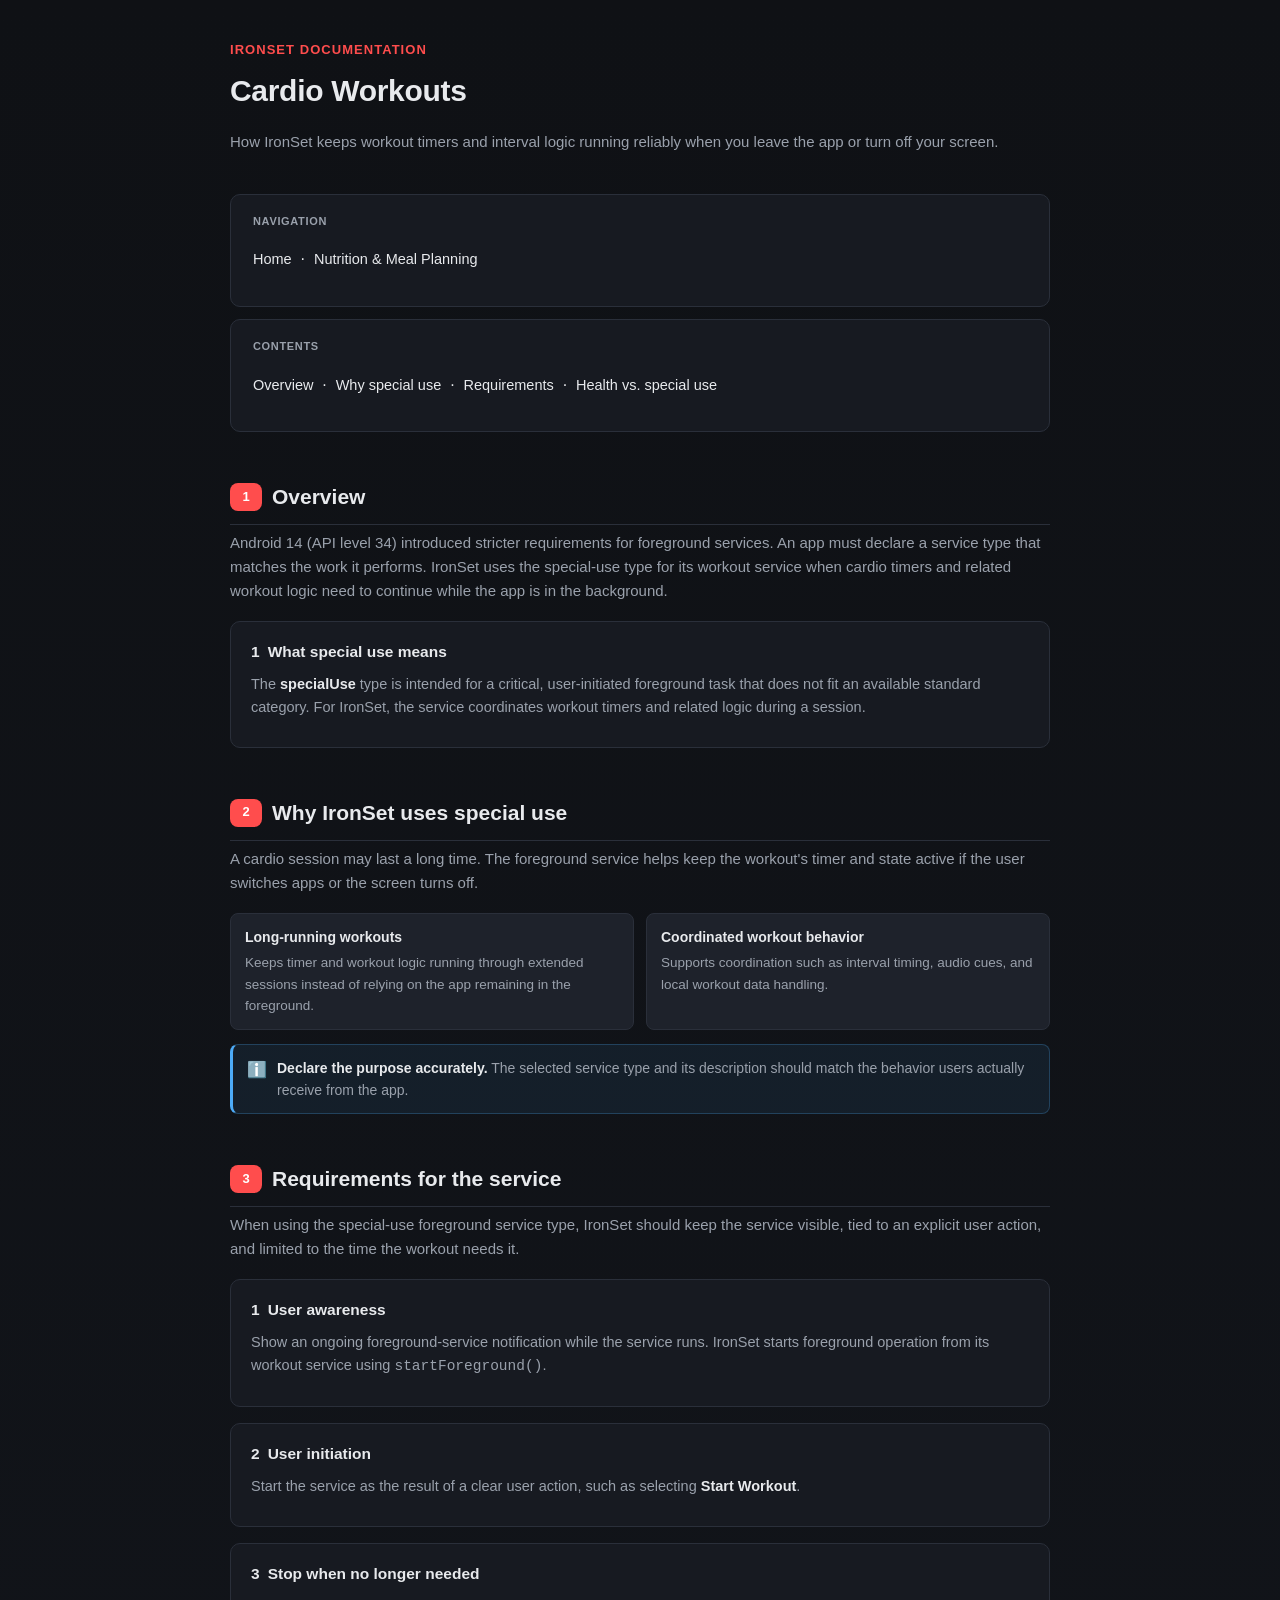
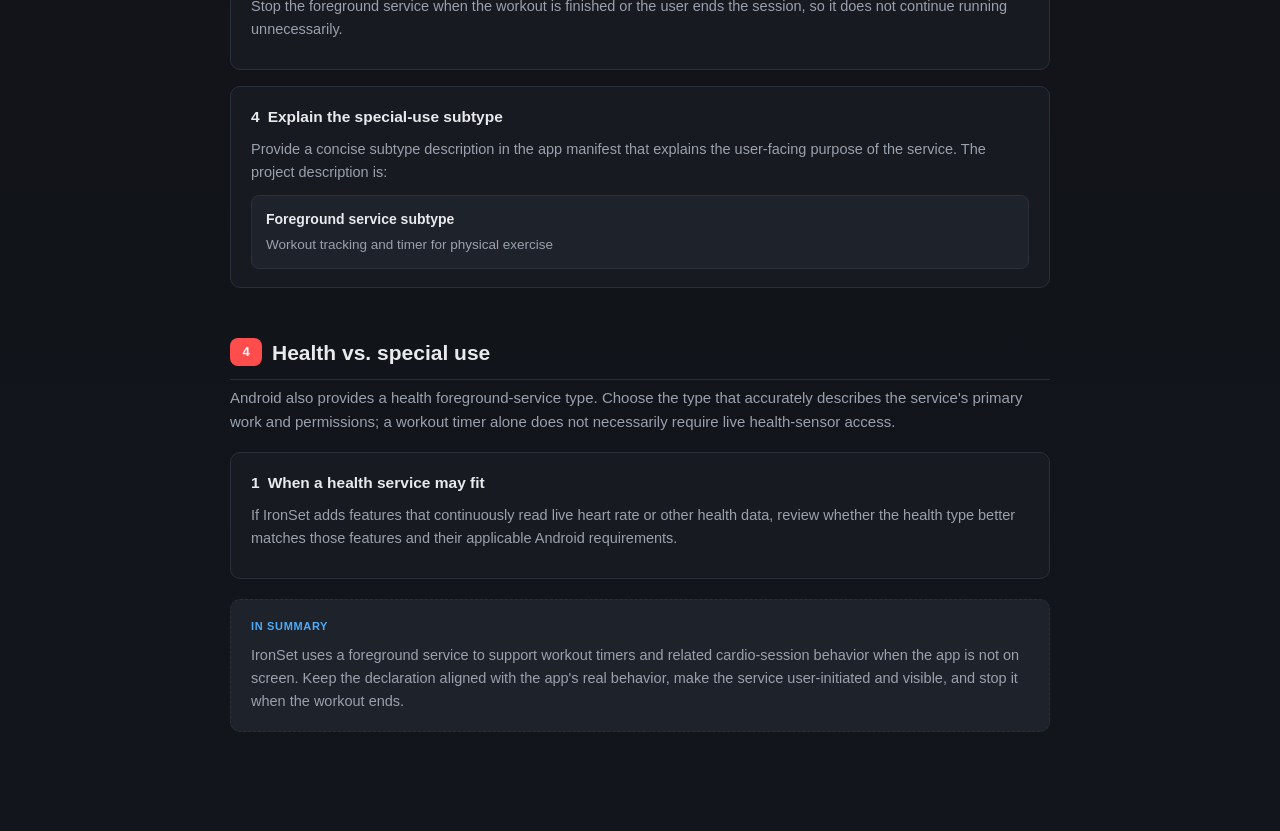
==== cardio.html @ 4f7e2ffb "cardiro page added" ====
<!doctype html>
<html lang="en">
    <head>
        <meta charset="UTF-8" />
        <meta name="viewport" content="width=device-width, initial-scale=1.0" />
        <meta
            name="description"
            content="How IronSet keeps cardio workout timers running with Android foreground services."
        />
        <title>Cardio Workouts — IronSet Manual</title>
        <link rel="stylesheet" href="styles.css" />
    </head>
    <body>
        <main class="container">
            <div class="eyebrow">IronSet Documentation</div>
            <h1>Cardio Workouts</h1>
            <p class="subtitle">
                How IronSet keeps workout timers and interval logic running
                reliably when you leave the app or turn off your screen.
            </p>

            <nav class="toc" aria-label="Page navigation">
                <span class="tag">Navigation</span>
                <p>
                    <a href="index.html">Home</a>
                    &nbsp;·&nbsp;
                    <a href="energy.html">Nutrition &amp; Meal Planning</a>
                </p>
            </nav>

            <nav class="toc" aria-label="Contents">
                <span class="tag">Contents</span>
                <p>
                    <a href="#overview">Overview</a>
                    &nbsp;·&nbsp;
                    <a href="#why-special-use">Why special use</a>
                    &nbsp;·&nbsp;
                    <a href="#requirements">Requirements</a>
                    &nbsp;·&nbsp;
                    <a href="#health-comparison">Health vs. special use</a>
                </p>
            </nav>

            <h2 id="overview"><span class="num">1</span> Overview</h2>
            <p class="section-desc">
                Android 14 (API level 34) introduced stricter requirements for
                foreground services. An app must declare a service type that
                matches the work it performs. IronSet uses the special-use type
                for its workout service when cardio timers and related workout
                logic need to continue while the app is in the background.
            </p>

            <div class="card">
                <h4><span class="idx">1</span> What special use means</h4>
                <p class="desc">
                    The <span class="label-strong">specialUse</span> type is
                    intended for a critical, user-initiated foreground task that
                    does not fit an available standard category. For IronSet,
                    the service coordinates workout timers and related logic
                    during a session.
                </p>
            </div>

            <h2 id="why-special-use">
                <span class="num">2</span> Why IronSet uses special use
            </h2>
            <p class="section-desc">
                A cardio session may last a long time. The foreground service
                helps keep the workout's timer and state active if the user
                switches apps or the screen turns off.
            </p>

            <div class="grid-2">
                <div class="metric-box">
                    <div class="metric-name">Long-running workouts</div>
                    <div class="metric-desc">
                        Keeps timer and workout logic running through extended
                        sessions instead of relying on the app remaining in the
                        foreground.
                    </div>
                </div>
                <div class="metric-box">
                    <div class="metric-name">Coordinated workout behavior</div>
                    <div class="metric-desc">
                        Supports coordination such as interval timing, audio
                        cues, and local workout data handling.
                    </div>
                </div>
            </div>

            <div class="callout">
                <span class="icon" aria-hidden="true">ℹ️</span>
                <div>
                    <strong>Declare the purpose accurately.</strong> The
                    selected service type and its description should match the
                    behavior users actually receive from the app.
                </div>
            </div>

            <h2 id="requirements">
                <span class="num">3</span> Requirements for the service
            </h2>
            <p class="section-desc">
                When using the special-use foreground service type, IronSet
                should keep the service visible, tied to an explicit user
                action, and limited to the time the workout needs it.
            </p>

            <div class="card">
                <h4><span class="idx">1</span> User awareness</h4>
                <p class="desc">
                    Show an ongoing foreground-service notification while the
                    service runs. IronSet starts foreground operation from its
                    workout service using <code>startForeground()</code>.
                </p>
            </div>

            <div class="card">
                <h4><span class="idx">2</span> User initiation</h4>
                <p class="desc">
                    Start the service as the result of a clear user action, such
                    as selecting
                    <span class="label-strong">Start Workout</span>.
                </p>
            </div>

            <div class="card">
                <h4><span class="idx">3</span> Stop when no longer needed</h4>
                <p class="desc">
                    Stop the foreground service when the workout is finished or
                    the user ends the session, so it does not continue running
                    unnecessarily.
                </p>
            </div>

            <div class="card">
                <h4>
                    <span class="idx">4</span> Explain the special-use subtype
                </h4>
                <p class="desc">
                    Provide a concise subtype description in the app manifest
                    that explains the user-facing purpose of the service. The
                    project description is:
                </p>
                <div class="metric-box">
                    <div class="metric-name">Foreground service subtype</div>
                    <div class="metric-desc">
                        Workout tracking and timer for physical exercise
                    </div>
                </div>
            </div>

            <h2 id="health-comparison">
                <span class="num">4</span> Health vs. special use
            </h2>
            <p class="section-desc">
                Android also provides a health foreground-service type. Choose
                the type that accurately describes the service's primary work
                and permissions; a workout timer alone does not necessarily
                require live health-sensor access.
            </p>

            <div class="card">
                <h4>
                    <span class="idx">1</span> When a health service may fit
                </h4>
                <p class="desc">
                    If IronSet adds features that continuously read live heart
                    rate or other health data, review whether the health type
                    better matches those features and their applicable Android
                    requirements.
                </p>
            </div>

            <div class="summary-box">
                <span class="tag">In Summary</span>
                <p>
                    IronSet uses a foreground service to support workout timers
                    and related cardio-session behavior when the app is not on
                    screen. Keep the declaration aligned with the app's real
                    behavior, make the service user-initiated and visible, and
                    stop it when the workout ends.
                </p>
            </div>
        </main>
    </body>
</html>
---- styles.css ----
:root {
    --bg: #0f1115;
    --panel: #171a21;
    --panel-alt: #1e222b;
    --border: #2a2f3a;
    --text: #e8eaed;
    --text-dim: #9aa1ac;
    --accent: #ff4d4d;
    --accent-2: #ffcc00;
    --accent-3: #4dabf7;
    --green: #4caf50;
    --purple: #c77dff;
    --orange: #ff9f43;
    --radius: 10px;
}

* {
    box-sizing: border-box;
}

body {
    margin: 0;
    background: linear-gradient(180deg, #0f1115 0%, #12151b 100%);
    color: var(--text);
    font-family:
        -apple-system, BlinkMacSystemFont, 'Segoe UI', Roboto, Helvetica, Arial,
        sans-serif;
    line-height: 1.6;
    padding: 40px 20px 80px;
}

.container {
    max-width: 820px;
    margin: 0 auto;
}

.eyebrow {
    color: var(--accent);
    font-weight: 700;
    letter-spacing: 0.08em;
    text-transform: uppercase;
    font-size: 13px;
    margin-bottom: 6px;
}

h1 {
    font-size: 30px;
    margin: 0 0 6px;
    letter-spacing: -0.01em;
}

.subtitle {
    color: var(--text-dim);
    font-size: 15px;
    margin-bottom: 40px;
}

h2 {
    font-size: 21px;
    margin: 48px 0 6px;
    padding-bottom: 10px;
    border-bottom: 1px solid var(--border);
    display: flex;
    align-items: center;
    gap: 10px;
}

h2 .num {
    display: inline-flex;
    align-items: center;
    justify-content: center;
    width: 32px;
    height: 28px;
    border-radius: 8px;
    background: var(--accent);
    color: #fff;
    font-size: 13px;
    font-weight: 700;
    flex-shrink: 0;
}

.section-desc {
    color: var(--text-dim);
    margin: 4px 0 18px;
    font-size: 15px;
}

.card {
    background: var(--panel);
    border: 1px solid var(--border);
    border-radius: var(--radius);
    padding: 18px 20px;
    margin-bottom: 16px;
}

.card h4 {
    margin: 0 0 8px;
    font-size: 15.5px;
    display: flex;
    align-items: center;
    gap: 8px;
    color: var(--text);
}

.card p.desc {
    color: var(--text-dim);
    font-size: 14.5px;
    margin: 0 0 10px;
}

ul {
    margin: 0;
    padding-left: 0;
    list-style: none;
}

ul.top-level > li {
    margin-bottom: 10px;
    padding-left: 22px;
    position: relative;
    font-size: 14.5px;
    color: var(--text-dim);
}
ul.top-level > li::before {
    content: '•';
    color: var(--accent);
    position: absolute;
    left: 4px;
    font-size: 18px;
    line-height: 1.4;
}

ul.nested {
    margin-top: 8px;
}
ul.nested > li {
    padding-left: 22px;
    position: relative;
    margin-bottom: 8px;
    color: var(--text-dim);
    font-size: 14px;
}
ul.nested > li::before {
    content: '○';
    color: var(--accent-3);
    position: absolute;
    left: 4px;
    font-size: 11px;
    top: 6px;
}

ol.numbered,
ol.lettered,
ol.roman {
    margin: 8px 0 0;
    padding-left: 0;
    list-style: none;
}
ol.numbered > li,
ol.lettered > li,
ol.roman > li {
    padding-left: 26px;
    position: relative;
    margin-bottom: 10px;
    color: var(--text-dim);
    font-size: 14px;
}
ol.numbered > li::before {
    content: counter(step-count) '.';
    color: var(--accent);
    font-weight: 700;
    position: absolute;
    left: 0;
    font-size: 13.5px;
}
ol.lettered > li::before {
    content: counter(letter-count, lower-alpha) '.';
    color: var(--accent-3);
    font-weight: 700;
    position: absolute;
    left: 0;
    font-size: 13px;
}
ol.roman > li::before {
    content: counter(roman-count, lower-roman) '.';
    color: var(--green);
    font-weight: 700;
    position: absolute;
    left: 8px;
    font-size: 12.5px;
}

.label-strong {
    color: var(--text);
    font-weight: 600;
}

.pill {
    display: inline-block;
    font-size: 11px;
    font-weight: 700;
    padding: 2px 9px;
    border-radius: 999px;
    text-transform: uppercase;
    letter-spacing: 0.03em;
    margin-left: 6px;
    vertical-align: middle;
}
.pill-green {
    background: rgba(76, 175, 80, 0.15);
    color: var(--green);
    border: 1px solid rgba(76, 175, 80, 0.35);
}
.pill-warmup {
    background: rgba(255, 204, 0, 0.15);
    color: var(--accent-2);
    border: 1px solid rgba(255, 204, 0, 0.35);
}
.pill-working {
    background: rgba(255, 77, 77, 0.15);
    color: var(--accent);
    border: 1px solid rgba(255, 77, 77, 0.35);
}
.pill-ai {
    background: rgba(199, 125, 255, 0.15);
    color: var(--purple);
    border: 1px solid rgba(199, 125, 255, 0.35);
}
.pill-ironset {
    background: rgba(255, 77, 77, 0.15);
    color: var(--accent);
    border: 1px solid rgba(255, 77, 77, 0.35);
}
.pill-decent {
    background: rgba(77, 171, 247, 0.15);
    color: var(--accent-3);
    border: 1px solid rgba(77, 171, 247, 0.35);
}

.grid-2,
.grid {
    display: grid;
    grid-template-columns: 1fr 1fr;
    gap: 12px;
    margin-top: 10px;
}
@media (max-width: 600px) {
    .grid-2,
    .grid {
        grid-template-columns: 1fr;
    }
}

.metric-box {
    background: var(--panel-alt);
    border: 1px solid var(--border);
    border-radius: 8px;
    padding: 12px 14px;
}
.metric-box .metric-name {
    font-weight: 600;
    font-size: 14px;
    margin-bottom: 4px;
    color: var(--text);
}
.metric-box .metric-desc {
    font-size: 13.5px;
    color: var(--text-dim);
}

.intensity-scale {
    display: flex;
    gap: 4px;
    margin-top: 10px;
    height: 10px;
    border-radius: 6px;
    overflow: hidden;
}
.intensity-scale div {
    flex: 1;
}

.callout {
    display: flex;
    gap: 10px;
    align-items: flex-start;
    background: rgba(77, 171, 247, 0.08);
    border: 1px solid rgba(77, 171, 247, 0.25);
    border-left: 3px solid var(--accent-3);
    border-radius: 8px;
    padding: 12px 14px;
    font-size: 14px;
    color: var(--text-dim);
    margin-top: 14px;
}
.callout.privacy {
    background: rgba(76, 175, 80, 0.08);
    border-color: rgba(76, 175, 80, 0.3);
    border-left-color: var(--green);
}
.callout.warn {
    background: rgba(255, 204, 0, 0.08);
    border-color: rgba(255, 204, 0, 0.3);
    border-left-color: var(--accent-2);
}
.callout .icon {
    font-size: 16px;
    flex-shrink: 0;
}
.callout strong {
    color: var(--text);
}

.week-nav {
    display: flex;
    align-items: center;
    justify-content: center;
    gap: 14px;
    background: var(--panel-alt);
    border: 1px solid var(--border);
    border-radius: 8px;
    padding: 10px 16px;
    margin: 14px 0;
    font-size: 14px;
    color: var(--text-dim);
}
.week-nav .arrow {
    color: var(--accent-3);
    font-weight: 700;
    font-size: 15px;
}
.week-nav .label {
    color: var(--text);
    font-weight: 600;
}

.chip-row {
    display: flex;
    gap: 8px;
    flex-wrap: wrap;
    margin-top: 12px;
}
.chart-chip {
    background: var(--panel-alt);
    border: 1px solid var(--border);
    border-radius: 999px;
    padding: 5px 12px;
    font-size: 13px;
    color: var(--text-dim);
}
.chart-chip.active {
    border-color: var(--accent-3);
    color: var(--accent-3);
}

.mini-chart {
    display: flex;
    align-items: flex-end;
    gap: 6px;
    height: 70px;
    margin-top: 14px;
    padding: 0 4px;
}
.mini-chart .bar {
    flex: 1;
    background: linear-gradient(
        180deg,
        var(--accent-3),
        rgba(77, 171, 247, 0.25)
    );
    border-radius: 4px 4px 0 0;
}

.device-toggle {
    display: flex;
    align-items: center;
    gap: 10px;
    background: var(--panel-alt);
    border: 1px solid var(--border);
    border-radius: 8px;
    padding: 10px 14px;
    margin-top: 12px;
    font-size: 14px;
    color: var(--text);
}
.device-toggle .dot {
    width: 9px;
    height: 9px;
    border-radius: 50%;
    background: var(--green);
    flex-shrink: 0;
}
.device-toggle .status {
    color: var(--green);
    font-weight: 700;
    font-size: 12px;
    text-transform: uppercase;
    margin-left: auto;
}

.summary-box {
    background: var(--panel-alt);
    border: 1px dashed var(--border);
    border-radius: var(--radius);
    padding: 18px 20px;
    margin: 20px 0;
}
.summary-box .tag {
    font-size: 11px;
    font-weight: 700;
    text-transform: uppercase;
    letter-spacing: 0.06em;
    color: var(--accent-3);
    margin-bottom: 8px;
    display: block;
}
.summary-box p {
    margin: 0;
    color: var(--text-dim);
    font-size: 14.5px;
}

.screen-placeholder {
    border: 1px dashed var(--border);
    border-radius: 8px;
    padding: 10px 14px;
    font-size: 12.5px;
    color: var(--text-dim);
    text-align: center;
    margin: 14px 0;
    background: var(--panel-alt);
}

.toc {
    background: var(--panel);
    border: 1px solid var(--border);
    border-radius: var(--radius);
    padding: 18px 22px;
    margin-bottom: 12px;
}
.toc .tag {
    font-size: 11px;
    font-weight: 700;
    text-transform: uppercase;
    letter-spacing: 0.06em;
    color: var(--text-dim);
    margin-bottom: 10px;
    display: block;
}
.toc a {
    color: var(--text);
    text-decoration: none;
    font-size: 14.5px;
}
.toc a:hover {
    color: var(--accent-3);
}
.toc ol {
    margin: 0;
    padding-left: 0;
    list-style: none;
    counter-reset: toc-count;
}
.toc > ol > li::before {
    content: counter(toc-count) '. ';
    color: var(--accent);
    font-weight: 700;
}
.toc ul.sub-toc {
    margin: 4px 0 4px 18px;
    padding: 0;
}
.toc ul.sub-toc li::before {
    content: '– ';
    color: var(--text-dim);
}
.toc ul.sub-toc a {
    color: var(--text-dim);
    font-size: 13.5px;
}

.divider {
    text-align: center;
    color: var(--border);
    font-size: 13px;
    margin: 50px 0 -20px;
    letter-spacing: 0.4em;
}

/* small helpers used across pages */
.pill-ironset {
    background: rgba(255, 77, 77, 0.15);
    color: var(--accent);
    border: 1px solid rgba(255, 77, 77, 0.35);
}
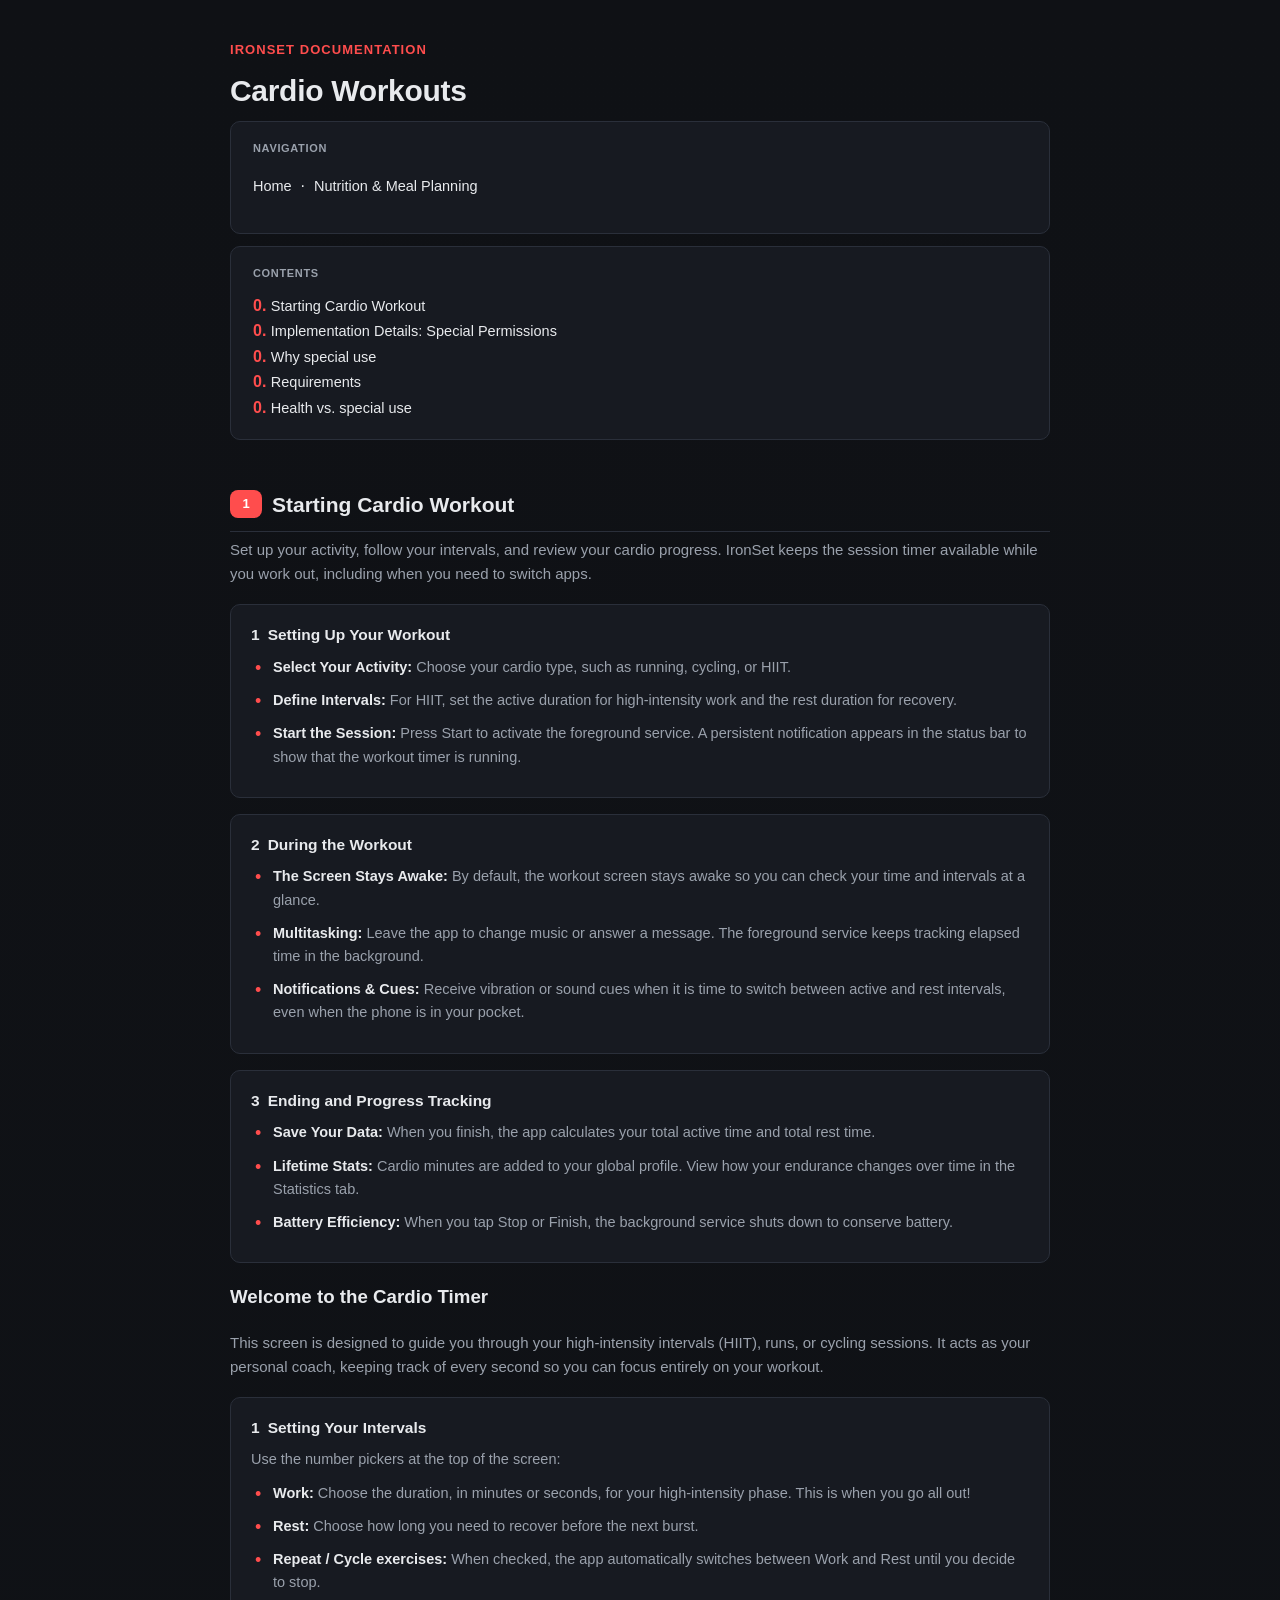
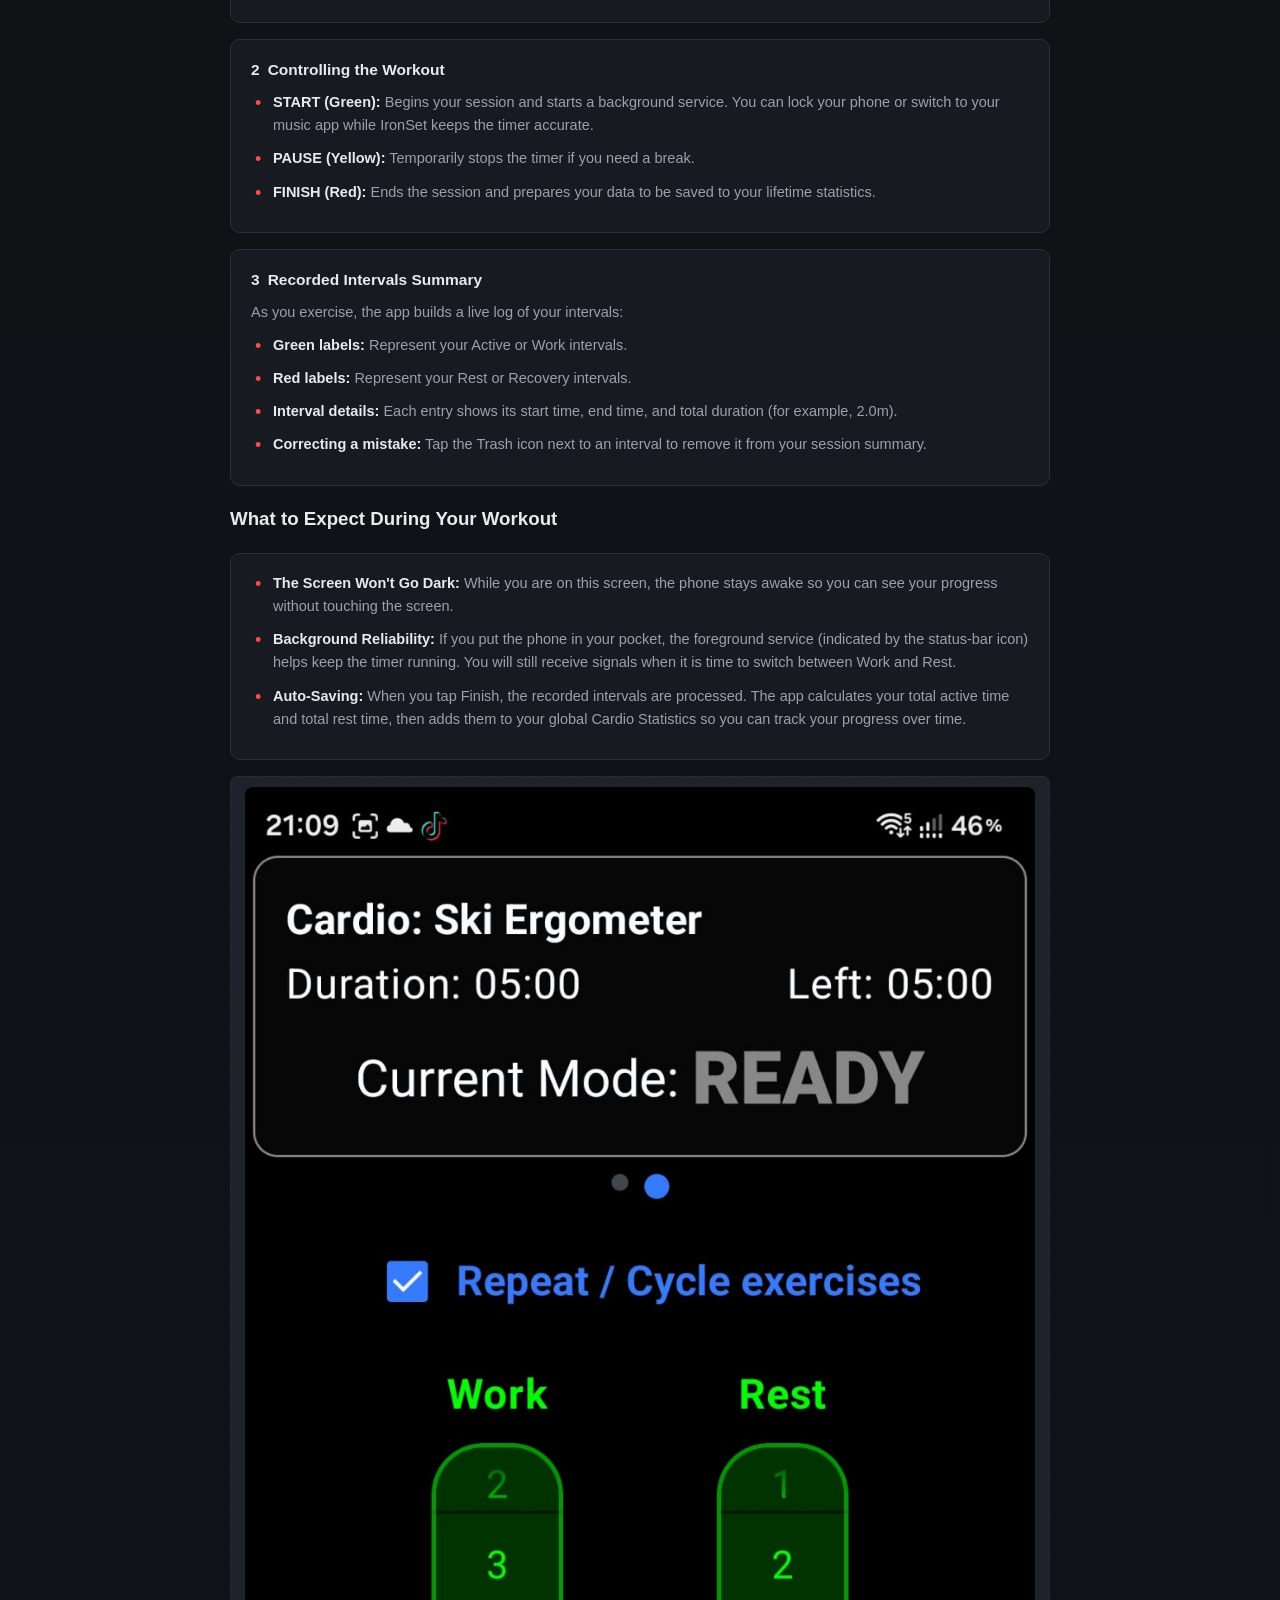
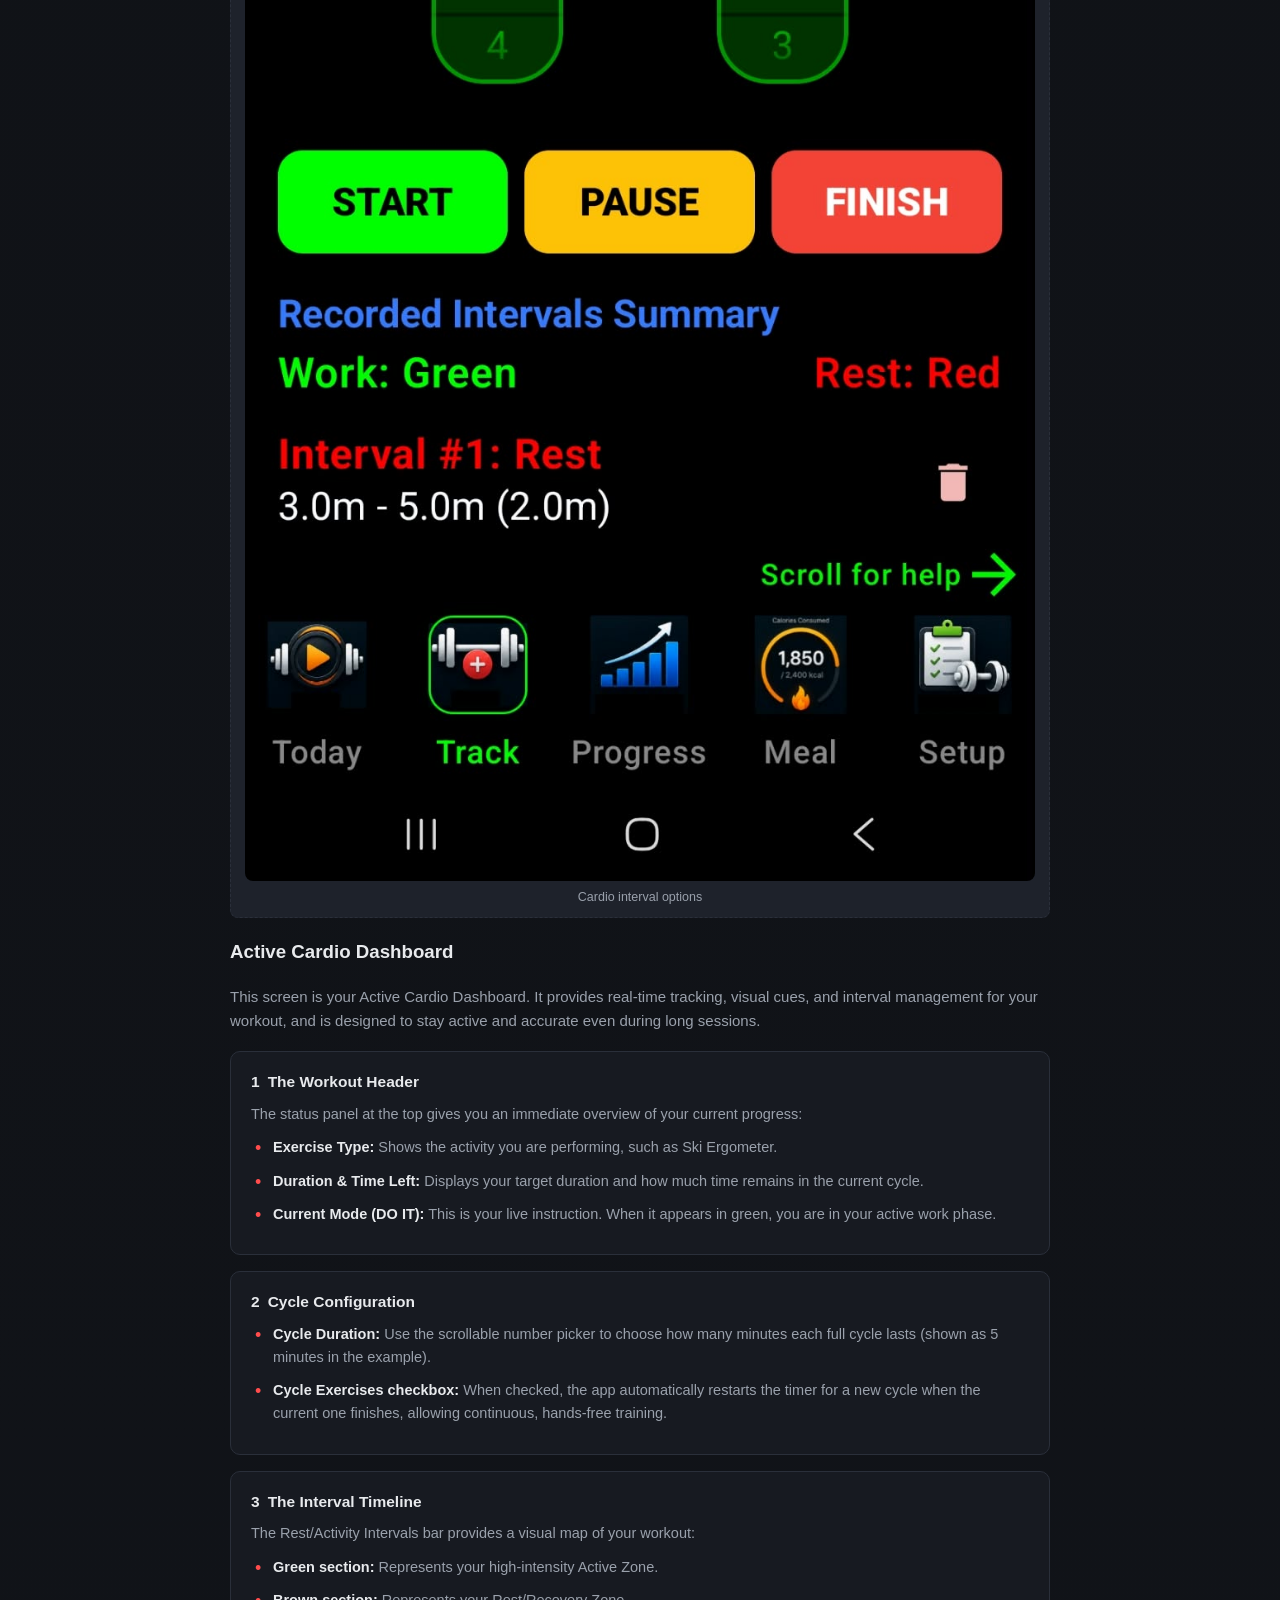
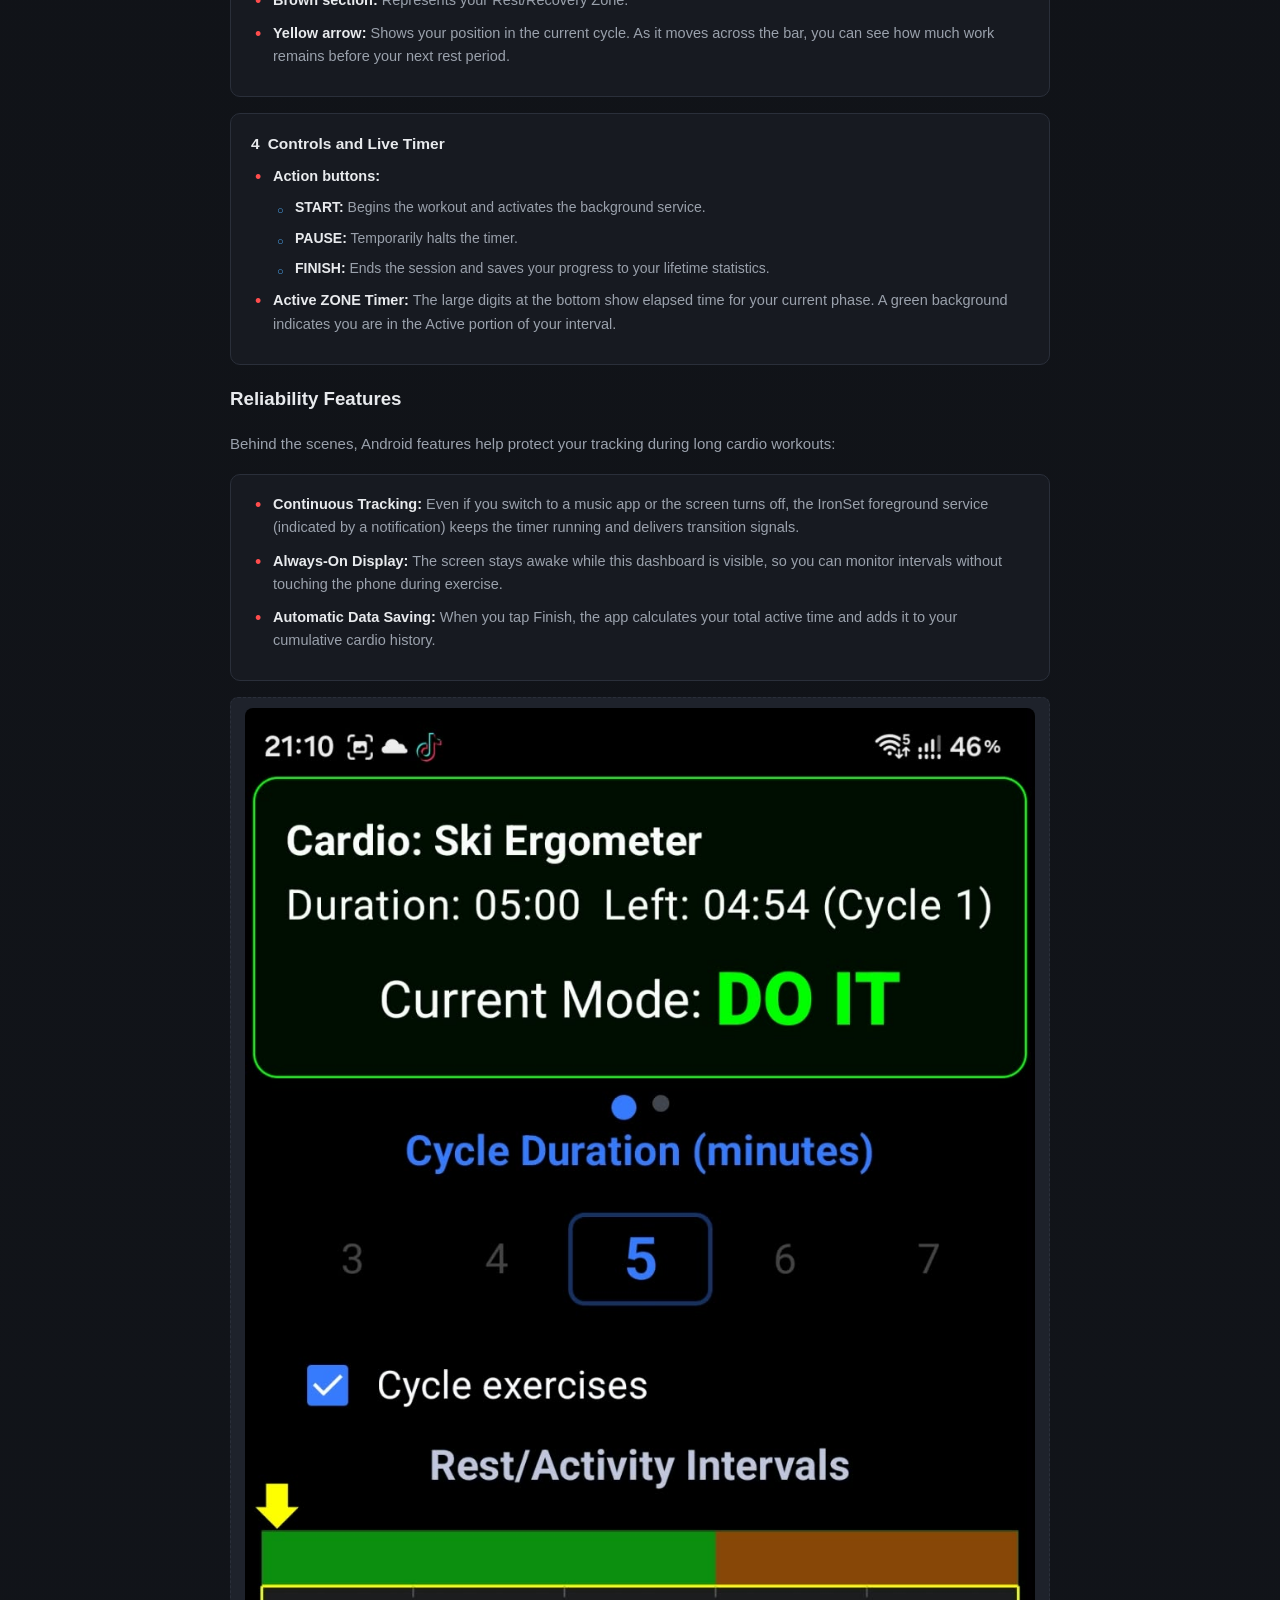
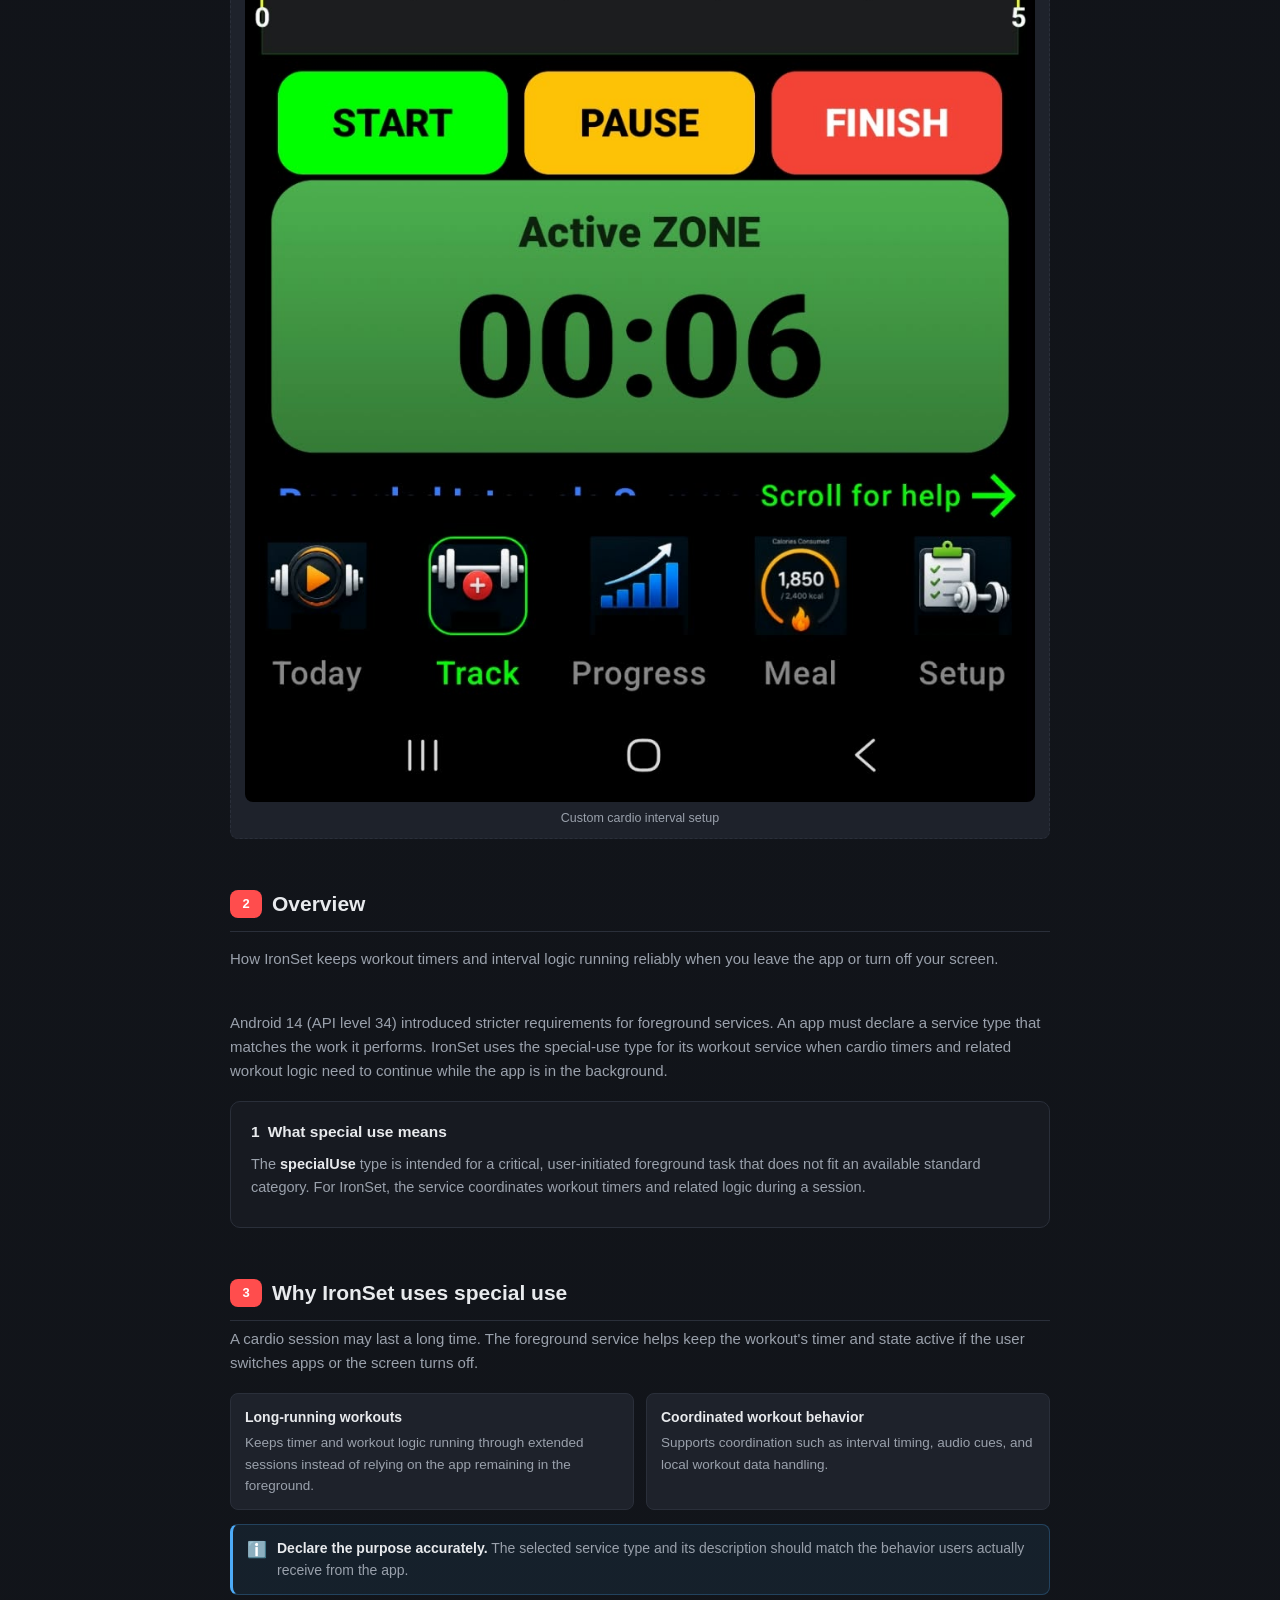
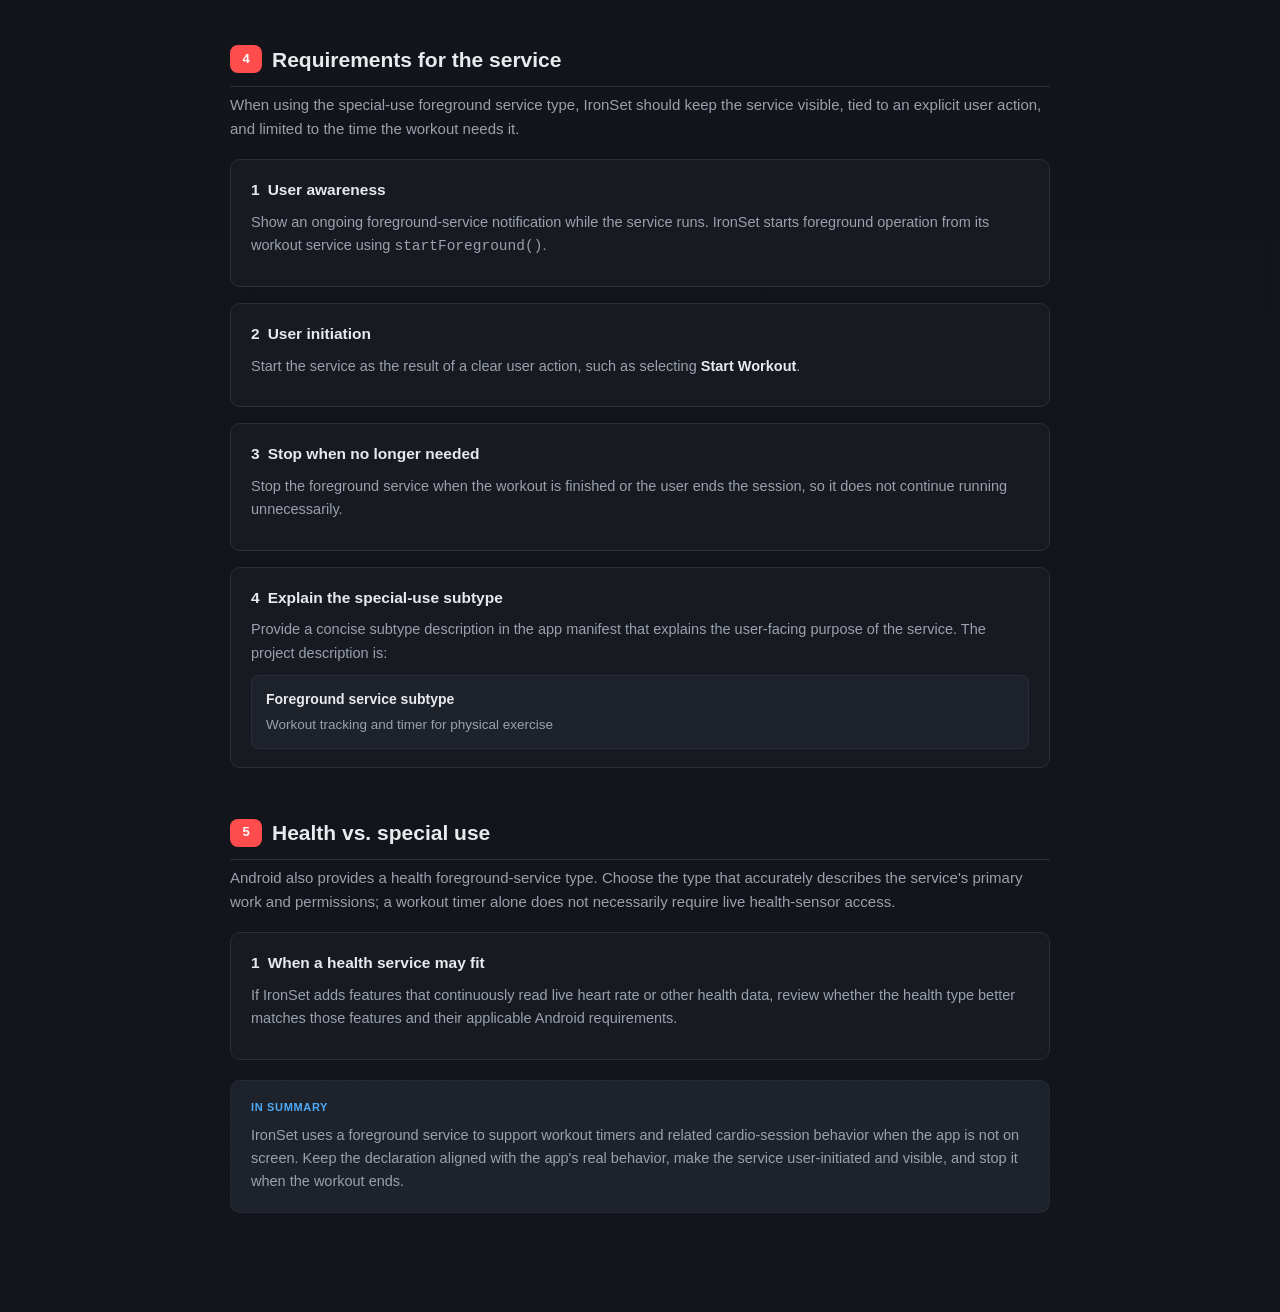
==== commit 50ed176d: "addded link to cardio page from index page" ====
--- a/cardio.html
+++ b/cardio.html
@@ -14,10 +14,6 @@
         <main class="container">
             <div class="eyebrow">IronSet Documentation</div>
             <h1>Cardio Workouts</h1>
-            <p class="subtitle">
-                How IronSet keeps workout timers and interval logic running
-                reliably when you leave the app or turn off your screen.
-            </p>
 
             <nav class="toc" aria-label="Page navigation">
                 <span class="tag">Navigation</span>
@@ -30,18 +26,377 @@
 
             <nav class="toc" aria-label="Contents">
                 <span class="tag">Contents</span>
-                <p>
-                    <a href="#overview">Overview</a>
-                    &nbsp;·&nbsp;
-                    <a href="#why-special-use">Why special use</a>
-                    &nbsp;·&nbsp;
-                    <a href="#requirements">Requirements</a>
-                    &nbsp;·&nbsp;
-                    <a href="#health-comparison">Health vs. special use</a>
-                </p>
+                <ol>
+                    <li>
+                        <a href="#starting-cardio">Starting Cardio Workout</a>
+                    </li>
+                    <li>
+                        <a href="#overview"
+                            >Implementation Details: Special Permissions</a
+                        >
+                    </li>
+                    <li><a href="#why-special-use">Why special use</a></li>
+                    <li><a href="#requirements">Requirements</a></li>
+                    <li>
+                        <a href="#health-comparison">Health vs. special use</a>
+                    </li>
+                </ol>
             </nav>
 
-            <h2 id="overview"><span class="num">1</span> Overview</h2>
+            <h2 id="starting-cardio">
+                <span class="num">1</span> Starting Cardio Workout
+            </h2>
+            <p class="section-desc">
+                Set up your activity, follow your intervals, and review your
+                cardio progress. IronSet keeps the session timer available while
+                you work out, including when you need to switch apps.
+            </p>
+
+            <div class="card">
+                <h4><span class="idx">1</span> Setting Up Your Workout</h4>
+                <ul class="top-level">
+                    <li>
+                        <span class="label-strong">Select Your Activity:</span>
+                        Choose your cardio type, such as running, cycling, or
+                        HIIT.
+                    </li>
+                    <li>
+                        <span class="label-strong">Define Intervals:</span>
+                        For HIIT, set the active duration for high-intensity
+                        work and the rest duration for recovery.
+                    </li>
+                    <li>
+                        <span class="label-strong">Start the Session:</span>
+                        Press Start to activate the foreground service. A
+                        persistent notification appears in the status bar to
+                        show that the workout timer is running.
+                    </li>
+                </ul>
+            </div>
+
+            <div class="card">
+                <h4><span class="idx">2</span> During the Workout</h4>
+                <ul class="top-level">
+                    <li>
+                        <span class="label-strong"
+                            >The Screen Stays Awake:</span
+                        >
+                        By default, the workout screen stays awake so you can
+                        check your time and intervals at a glance.
+                    </li>
+                    <li>
+                        <span class="label-strong">Multitasking:</span> Leave
+                        the app to change music or answer a message. The
+                        foreground service keeps tracking elapsed time in the
+                        background.
+                    </li>
+                    <li>
+                        <span class="label-strong"
+                            >Notifications &amp; Cues:</span
+                        >
+                        Receive vibration or sound cues when it is time to
+                        switch between active and rest intervals, even when the
+                        phone is in your pocket.
+                    </li>
+                </ul>
+            </div>
+
+            <div class="card">
+                <h4><span class="idx">3</span> Ending and Progress Tracking</h4>
+                <ul class="top-level">
+                    <li>
+                        <span class="label-strong">Save Your Data:</span> When
+                        you finish, the app calculates your total active time
+                        and total rest time.
+                    </li>
+                    <li>
+                        <span class="label-strong">Lifetime Stats:</span>
+                        Cardio minutes are added to your global profile. View
+                        how your endurance changes over time in the Statistics
+                        tab.
+                    </li>
+                    <li>
+                        <span class="label-strong">Battery Efficiency:</span>
+                        When you tap Stop or Finish, the background service
+                        shuts down to conserve battery.
+                    </li>
+                </ul>
+            </div>
+
+            <h3 class="sub">Welcome to the Cardio Timer</h3>
+            <p class="section-desc">
+                This screen is designed to guide you through your high-intensity
+                intervals (HIIT), runs, or cycling sessions. It acts as your
+                personal coach, keeping track of every second so you can focus
+                entirely on your workout.
+            </p>
+
+            <div class="card">
+                <h4><span class="idx">1</span> Setting Your Intervals</h4>
+                <p class="desc">
+                    Use the number pickers at the top of the screen:
+                </p>
+                <ul class="top-level">
+                    <li>
+                        <span class="label-strong">Work:</span> Choose the
+                        duration, in minutes or seconds, for your high-intensity
+                        phase. This is when you go all out!
+                    </li>
+                    <li>
+                        <span class="label-strong">Rest:</span> Choose how long
+                        you need to recover before the next burst.
+                    </li>
+                    <li>
+                        <span class="label-strong"
+                            >Repeat / Cycle exercises:</span
+                        >
+                        When checked, the app automatically switches between
+                        Work and Rest until you decide to stop.
+                    </li>
+                </ul>
+            </div>
+
+            <div class="card">
+                <h4><span class="idx">2</span> Controlling the Workout</h4>
+                <ul class="top-level">
+                    <li>
+                        <span class="label-strong">START (Green):</span> Begins
+                        your session and starts a background service. You can
+                        lock your phone or switch to your music app while
+                        IronSet keeps the timer accurate.
+                    </li>
+                    <li>
+                        <span class="label-strong">PAUSE (Yellow):</span>
+                        Temporarily stops the timer if you need a break.
+                    </li>
+                    <li>
+                        <span class="label-strong">FINISH (Red):</span> Ends the
+                        session and prepares your data to be saved to your
+                        lifetime statistics.
+                    </li>
+                </ul>
+            </div>
+
+            <div class="card">
+                <h4><span class="idx">3</span> Recorded Intervals Summary</h4>
+                <p class="desc">
+                    As you exercise, the app builds a live log of your
+                    intervals:
+                </p>
+                <ul class="top-level">
+                    <li>
+                        <span class="label-strong">Green labels:</span>
+                        Represent your Active or Work intervals.
+                    </li>
+                    <li>
+                        <span class="label-strong">Red labels:</span>
+                        Represent your Rest or Recovery intervals.
+                    </li>
+                    <li>
+                        <span class="label-strong">Interval details:</span>
+                        Each entry shows its start time, end time, and total
+                        duration (for example, 2.0m).
+                    </li>
+                    <li>
+                        <span class="label-strong">Correcting a mistake:</span>
+                        Tap the Trash icon next to an interval to remove it from
+                        your session summary.
+                    </li>
+                </ul>
+            </div>
+
+            <h3 class="sub">What to Expect During Your Workout</h3>
+            <div class="card">
+                <ul class="top-level">
+                    <li>
+                        <span class="label-strong"
+                            >The Screen Won't Go Dark:</span
+                        >
+                        While you are on this screen, the phone stays awake so
+                        you can see your progress without touching the screen.
+                    </li>
+                    <li>
+                        <span class="label-strong"
+                            >Background Reliability:</span
+                        >
+                        If you put the phone in your pocket, the foreground
+                        service (indicated by the status-bar icon) helps keep
+                        the timer running. You will still receive signals when
+                        it is time to switch between Work and Rest.
+                    </li>
+                    <li>
+                        <span class="label-strong">Auto-Saving:</span> When you
+                        tap Finish, the recorded intervals are processed. The
+                        app calculates your total active time and total rest
+                        time, then adds them to your global Cardio Statistics so
+                        you can track your progress over time.
+                    </li>
+                </ul>
+            </div>
+
+            <figure class="screen-placeholder">
+                <img
+                    src="images/cardio-setup-intervals.jpeg"
+                    alt="Cardio workout setup showing interval options"
+                    style="max-width: 100%; border-radius: 8px"
+                />
+                <figcaption>Cardio interval options</figcaption>
+            </figure>
+
+            <h3 class="sub">Active Cardio Dashboard</h3>
+            <p class="section-desc">
+                This screen is your Active Cardio Dashboard. It provides
+                real-time tracking, visual cues, and interval management for
+                your workout, and is designed to stay active and accurate even
+                during long sessions.
+            </p>
+
+            <div class="card">
+                <h4><span class="idx">1</span> The Workout Header</h4>
+                <p class="desc">
+                    The status panel at the top gives you an immediate overview
+                    of your current progress:
+                </p>
+                <ul class="top-level">
+                    <li>
+                        <span class="label-strong">Exercise Type:</span>
+                        Shows the activity you are performing, such as Ski
+                        Ergometer.
+                    </li>
+                    <li>
+                        <span class="label-strong"
+                            >Duration &amp; Time Left:</span
+                        >
+                        Displays your target duration and how much time remains
+                        in the current cycle.
+                    </li>
+                    <li>
+                        <span class="label-strong">Current Mode (DO IT):</span>
+                        This is your live instruction. When it appears in green,
+                        you are in your active work phase.
+                    </li>
+                </ul>
+            </div>
+
+            <div class="card">
+                <h4><span class="idx">2</span> Cycle Configuration</h4>
+                <ul class="top-level">
+                    <li>
+                        <span class="label-strong">Cycle Duration:</span> Use
+                        the scrollable number picker to choose how many minutes
+                        each full cycle lasts (shown as 5 minutes in the
+                        example).
+                    </li>
+                    <li>
+                        <span class="label-strong"
+                            >Cycle Exercises checkbox:</span
+                        >
+                        When checked, the app automatically restarts the timer
+                        for a new cycle when the current one finishes, allowing
+                        continuous, hands-free training.
+                    </li>
+                </ul>
+            </div>
+
+            <div class="card">
+                <h4><span class="idx">3</span> The Interval Timeline</h4>
+                <p class="desc">
+                    The Rest/Activity Intervals bar provides a visual map of
+                    your workout:
+                </p>
+                <ul class="top-level">
+                    <li>
+                        <span class="label-strong">Green section:</span>
+                        Represents your high-intensity Active Zone.
+                    </li>
+                    <li>
+                        <span class="label-strong">Brown section:</span>
+                        Represents your Rest/Recovery Zone.
+                    </li>
+                    <li>
+                        <span class="label-strong">Yellow arrow:</span> Shows
+                        your position in the current cycle. As it moves across
+                        the bar, you can see how much work remains before your
+                        next rest period.
+                    </li>
+                </ul>
+            </div>
+
+            <div class="card">
+                <h4><span class="idx">4</span> Controls and Live Timer</h4>
+                <ul class="top-level">
+                    <li>
+                        <span class="label-strong">Action buttons:</span>
+                        <ul class="nested">
+                            <li>
+                                <span class="label-strong">START:</span> Begins
+                                the workout and activates the background
+                                service.
+                            </li>
+                            <li>
+                                <span class="label-strong">PAUSE:</span>
+                                Temporarily halts the timer.
+                            </li>
+                            <li>
+                                <span class="label-strong">FINISH:</span> Ends
+                                the session and saves your progress to your
+                                lifetime statistics.
+                            </li>
+                        </ul>
+                    </li>
+                    <li>
+                        <span class="label-strong">Active ZONE Timer:</span>
+                        The large digits at the bottom show elapsed time for
+                        your current phase. A green background indicates you are
+                        in the Active portion of your interval.
+                    </li>
+                </ul>
+            </div>
+
+            <h3 class="sub">Reliability Features</h3>
+            <p class="section-desc">
+                Behind the scenes, Android features help protect your tracking
+                during long cardio workouts:
+            </p>
+            <div class="card">
+                <ul class="top-level">
+                    <li>
+                        <span class="label-strong">Continuous Tracking:</span>
+                        Even if you switch to a music app or the screen turns
+                        off, the IronSet foreground service (indicated by a
+                        notification) keeps the timer running and delivers
+                        transition signals.
+                    </li>
+                    <li>
+                        <span class="label-strong">Always-On Display:</span>
+                        The screen stays awake while this dashboard is visible,
+                        so you can monitor intervals without touching the phone
+                        during exercise.
+                    </li>
+                    <li>
+                        <span class="label-strong">Automatic Data Saving:</span>
+                        When you tap Finish, the app calculates your total
+                        active time and adds it to your cumulative cardio
+                        history.
+                    </li>
+                </ul>
+            </div>
+
+            <figure class="screen-placeholder">
+                <img
+                    src="images/cardio-setup-interval-custom.jpeg"
+                    alt="Cardio workout setup with custom interval controls"
+                    style="max-width: 100%; border-radius: 8px"
+                />
+                <figcaption>Custom cardio interval setup</figcaption>
+            </figure>
+
+            <h2 id="overview"><span class="num">2</span> Overview</h2>
+            <p class="subtitle">
+                How IronSet keeps workout timers and interval logic running
+                reliably when you leave the app or turn off your screen.
+            </p>
+
             <p class="section-desc">
                 Android 14 (API level 34) introduced stricter requirements for
                 foreground services. An app must declare a service type that
@@ -62,7 +417,7 @@
             </div>
 
             <h2 id="why-special-use">
-                <span class="num">2</span> Why IronSet uses special use
+                <span class="num">3</span> Why IronSet uses special use
             </h2>
             <p class="section-desc">
                 A cardio session may last a long time. The foreground service
@@ -98,7 +453,7 @@
             </div>
 
             <h2 id="requirements">
-                <span class="num">3</span> Requirements for the service
+                <span class="num">4</span> Requirements for the service
             </h2>
             <p class="section-desc">
                 When using the special-use foreground service type, IronSet
@@ -151,7 +506,7 @@
             </div>
 
             <h2 id="health-comparison">
-                <span class="num">4</span> Health vs. special use
+                <span class="num">5</span> Health vs. special use
             </h2>
             <p class="section-desc">
                 Android also provides a health foreground-service type. Choose
